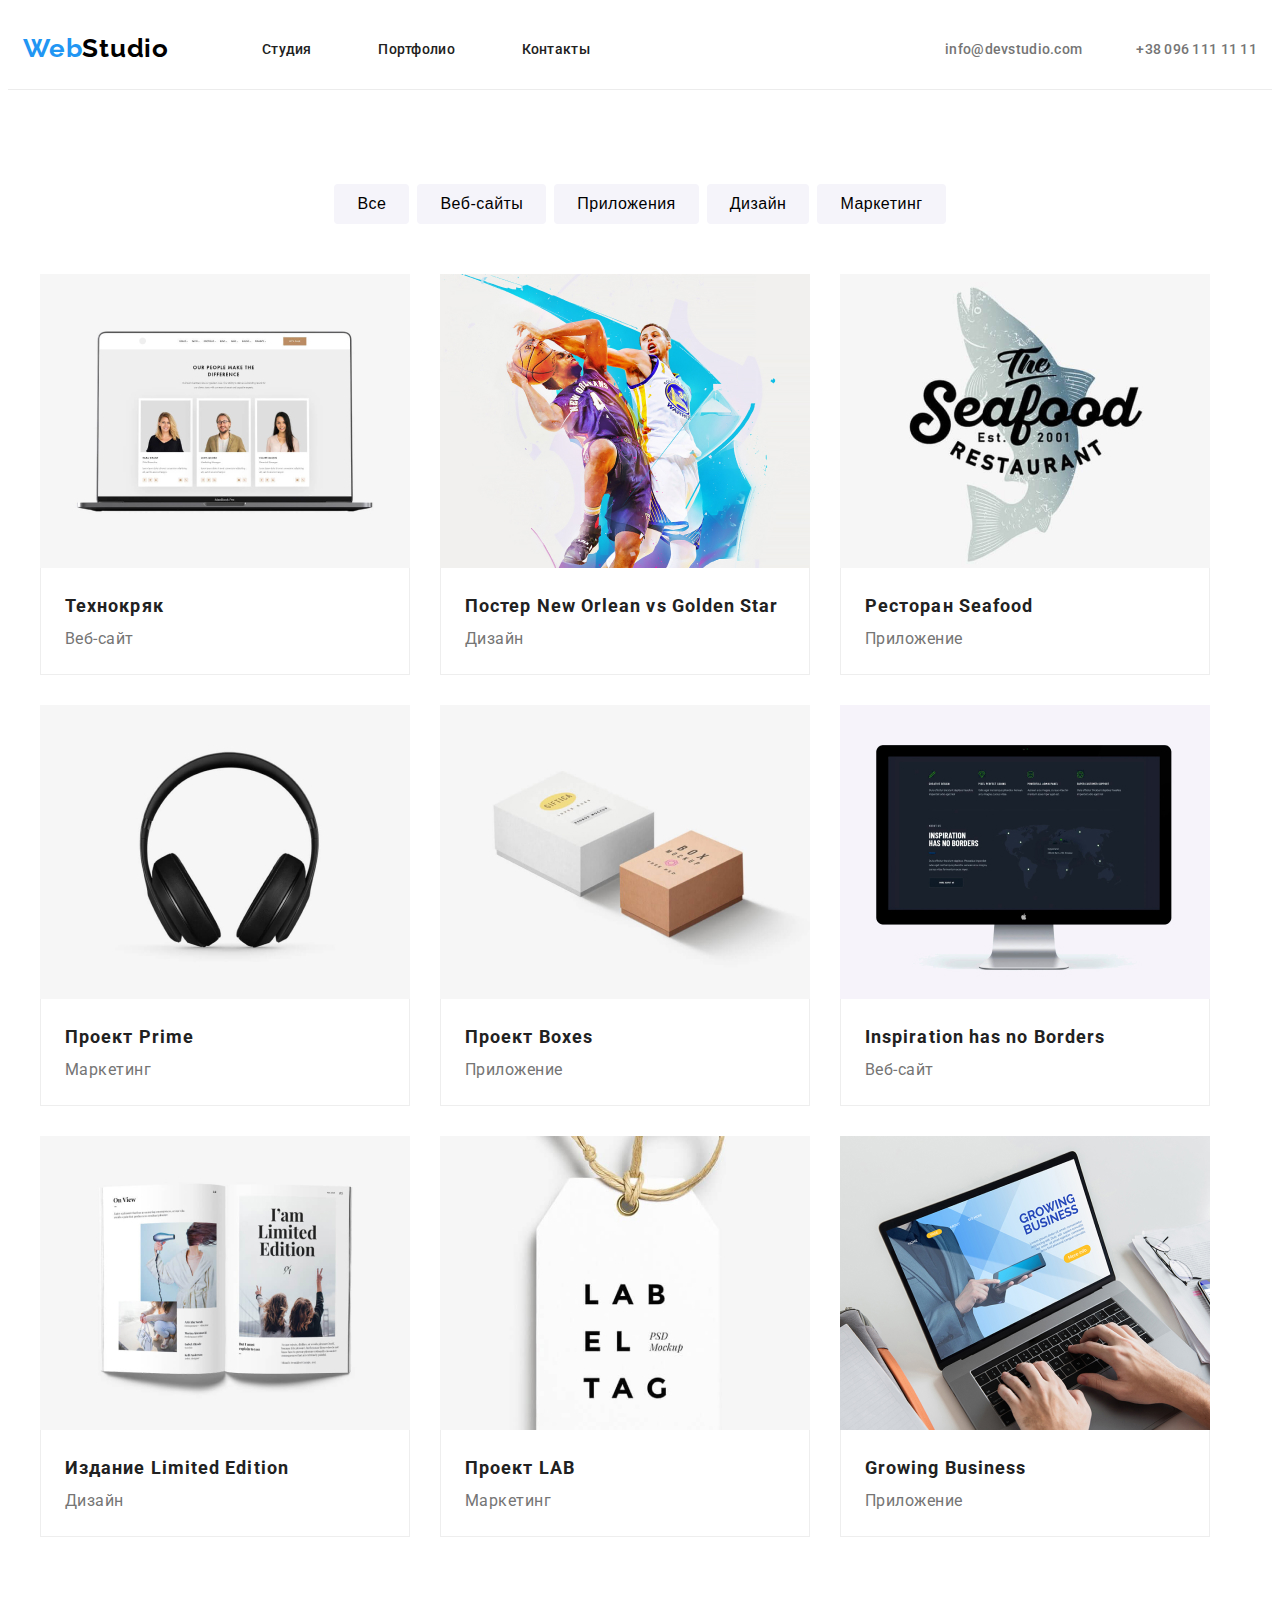
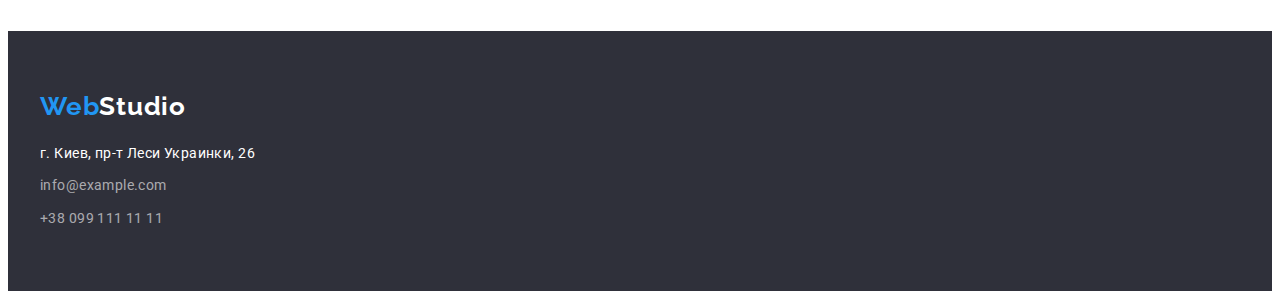
==== portfolio.html @ 7c11a61d "new" ====
<!DOCTYPE html>
<html lang="en">
<head>
    <meta charset="UTF-8">
    <meta http-equiv="X-UA-Compatible" content="IE=edge">
    <meta name="viewport" content="width=device-width, initial-scale=1.0">
    <title>portfolio</title>
    <link rel="preconnect" href="https://fonts.gstatic.com">
    <link href="https://fonts.googleapis.com/css2?family=Raleway:wght@700&family=Roboto:wght@400;500;700;900&display=swap"
        rel="stylesheet">
    <link rel="stylesheet" href="https://cdnjs.cloudflare.com/ajax/libs/modern-normalize/1.0.0/modern-normalize.min.css"
        integrity="sha512-ISS7cAi1PEhQ8jnbJpJZMd29NlhNj4AWYyLOSp2CE/CsHxTCu+r+t0D2yoJudVrd0/8fTVPUVDzY5Tvli75u/g=="
        crossorigin="anonymous" />
        <link rel="stylesheet" href="./css/styles.css">
</head>
<body>
    <header class="header container">
        <nav class="navigaton">
            <a class="logo link" href="">Web<span class="logo-color">Studio</span></a>
            <ul class="navigation-list list">
                <li class="navigation-item"><a class="navigation-link link " href="./index.html"> Студия</a></li>
                <li class="navigation-item"><a class="navigation-link link" href="./portfolio.html"> Портфолио</a></li>
                <li class="navigation-item"><a class="navigation-link link " href=""> Контакты</a></li>
            </ul>
        </nav>
        <div class="info">
        <a class="mail-link link" href="mailto:info@devstudio.com">info@devstudio.com</a>
        <a class="tel-link link" href="tel:+380961111111"> +38 096 111 11 11</a>
        </div>
    </header>
    <main>
<!--FILTERS BUTTON-->
<section class="btn-portfolio container ">
    <button class="button-nav" type="button">Все</button>
    <button class="button-nav" type="button"> Веб-сайты</button>
    <button class="button-nav" type="button">Приложения </button>
    <button class="button-nav" type="button">Дизайн </button>
    <button class="button-nav" type="button"> Маркетинг</button>
</section>
<!--PORTFOLIO CARD-->
<section class="portfolio container">
    <ul class="portfolio-list list" >
        <li class="portfolio-list-link">
            <a  class="portfolio-shadow link" href=""><img src="./img/portfolio/img.jpg" alt="фото_1" width="370" height="294">
            <div class="content">
            <h3 class="portfolio-work"> Технокряк </h3>
            <p class="portfolio-discription">Веб-сайт</p>
            </div>
        </a>
        </li>
        <li class="portfolio-list-link">
        <a   class="portfolio-shadow link" href=""><img src="./img/portfolio/img-1.jpg" alt="фото_2" width="370" height="294">
              <div class="content">                              
            
            <h3 class="portfolio-work"> Постер New Orlean vs Golden Star</h3>
             <p class="portfolio-discription">Дизайн</p>
            </div>
        </a>
        </li>
     <li class="portfolio-list-link">
        <a   class="portfolio-shadow link" href="">
            <img src="./img/portfolio/img-2.jpg" alt="фото_3" width="370" height="294">                                            
            <div class="content">
            <h3 class="portfolio-work">
                Ресторан Seafood
            </h3>
            <p class="portfolio-discription">Приложение</p>
            </div>
        </a>
        </li>
        <li class="portfolio-list-link">
            <a   class="portfolio-shadow link" href="">
            <img src="./img/portfolio/img-3.jpg" alt="фото_4" width="370" height="294">               
            <div class="content">
            <h3 class="portfolio-work">Проект Prime</h3>
            <p class="portfolio-discription"> Маркетинг</p>
            </div>
        </a>
        </li>
      <li class="portfolio-list-link">
            <a  class="portfolio-shadow link" href="">
            <img src="./img/portfolio/img-4.jpg" alt="фото_5" width="370" height="294">               
            <div class="content">
            <h3 class="portfolio-work">Проект Boxes </h3>
            <p class="portfolio-discription"> Приложение</p>
            </div>
            </a>
        </li>
        <li class="portfolio-list-link">
            <a   class="portfolio-shadow link" href="">
            <img src="./img/portfolio/img-5.jpg" alt="фото_6" width="370" height="294">               
            <div class="content">
            <h3 class="portfolio-work"> Inspiration has no Borders</h3>
            <p class="portfolio-discription">Веб-сайт</p>
            </div>
            </a>
        </li>
        <li class="portfolio-list-link">
            <a  class="portfolio-shadow link" href="">
            <img src="./img/portfolio/img-6.jpg" alt="фото_7" width="370" height="294">               
            <div class="content">
            <h3 class="portfolio-work">Издание Limited Edition</h3>
            <p class="portfolio-discription">Дизайн</p>
            </div>
            </a>
        </li>
        <li class="portfolio-list-link">
            <a  class="portfolio-shadow link" href="">
            <img src="./img/portfolio/img-7.jpg" alt="фото_8" width="370" height="294">                
            <div class="content">
            <h3 class="portfolio-work"> Проект LAB</h3>
            <p class="portfolio-discription">Маркетинг</p>
            </div>
            </a>
        </li> 
        <li class="portfolio-list-link ">
            <a  class="portfolio-shadow link" href="">
            <img src="./img/portfolio/img-8.jpg" alt="фото_9" width="370" height="294">               
            <div class="content">
            <h3 class="portfolio-work">Growing Business</h3>
            <p class="portfolio-discription">Приложение</p>
            </div>
            </a>
        </li>
    </ul>
</section>
    </main>
    <footer class="footer">
        <address class="address container">
            <ul class="address-list list">
                <li class="address-link-logo"><a class="logo link" href="">Web<span class="logo-color-footer">Studio</span></a>
                </li>
                <li class="address-link"><a class="address-link-addres link" href="https://goo.gl/maps/jg3BWwxgDUkrgahEA"
                        target="blank" rel="noopener noreferrel">г. Киев, пр-т Леси
                        Украинки, 26</a></li>
                <li class="address-link"><a class=" mail-footer link" href="mailto:info@example.com">info@example.com</a>
                </li>
                <li class="address-link"><a class="tel-footer link" href="tel:+380991111111">+38 099 111 11 11</a></li>
            </ul>
        </address>
    </footer>
</body>
</html>
---- css/styles.css ----
h1,
h2,
h3,
h4,
h5,
h6 {
  margin: 0;
}

ul,
ol {
  margin: 0;
  padding: 0;
}

p {
  margin: 0;
}
img {
  display: block;
}

:root {
  --main-font: "Roboto", sans-serif;
  --second-font: "Raleway", sans-serif;
  --accent-color: #2196f3;
  --accent-second-color: #757575;
}
body {
  font-family: var(--main-font);
}
.link {
  text-decoration: none;
}
.list {
  list-style: none;
}
.address {
  font-style: normal;
}

/*---------------------------COMPONENTS--------------------------------------------*/

.title {
  font-weight: bold;
  font-size: 36px;
  line-height: 42px;
  text-align: center;
  letter-spacing: 0.03em;
  color: #212121;
}
.logo {
  font-family: Raleway;
  font-style: normal;
  font-weight: bold;
  font-size: 26px;
  line-height: 1.19;
  letter-spacing: 0.03em;
  color: var(--accent-color);
}
.container {
  width: 1200px;
  margin: 0 auto;
  padding-left: 15px;
  padding-right: 15px;
}
/*---------------------------END COMPONENTS--------------------------------------------*/

/*---------------------------HEADER--------------------------------------------*/
.header {
  display: flex;
  align-items: center;
  padding-top: 25px;
  padding-bottom: 25px;
  border-bottom: 1px solid #ececec;
  box-sizing: border-box;
  width: 100%;
}
.navigaton {
  display: flex;
}
.navigation-list {
  display: flex;
  align-items: center;
  margin-left: 93px;
}
.logo-color {
  color: black;
}
.navigation-link {
  font-weight: 500;
  font-size: 14px;
  line-height: 1.14;
  letter-spacing: 0.02em;
  color: #212121;
}
.navigation-item {
  margin-right: 50pt;
}
.navigation-item:last-child {
  margin-right: 0px;
}
.navigation-link:hover,
.navigation-link:focus {
  color: var(--accent-color);
}
.mail-link {
  margin-right: 50px;
}
.mail-link,
.tel-link {
  font-weight: 500;
  font-size: 14px;
  line-height: 1.14;
  letter-spacing: 0.02em;
  color: var(--accent-second-color);
}
.mail-link:hover,
.mail-link:focus {
  color: var(--accent-color);
}
.tel-link:hover,
.tel-link:focus {
  color: var(--accent-color);
}
/*---------------------------END HEADER--------------------------------------------*/

/*-------------------------------------HERO----------------------------------------------*/
.hero {
  background-color: #2f303a;
  background-image: linear-gradient(
      rgba(47, 48, 58, 0.4),
      rgba(47, 48, 58, 0.4)
    ),
    url(../img/background/Img.jpg);
  padding-top: 200px;
  padding-bottom: 200px;
  background-repeat: no-repeat;
  background-size: cover;
  max-width: 1600px;
}

.modal-btn {
  display: block;
  margin: 0 auto;
  cursor: pointer;
  font-weight: bold;
  font-size: 16px;
  line-height: 30px;
  text-align: center;
  letter-spacing: 0.06em;
  color: #ffffff;
  box-shadow: 0px 4px 4px rgba(0, 0, 0, 0.15);
  border-radius: 4px;
  background-color: var(--accent-color);
  border-color: var(--accent-color);
  text-align: center;
  min-width: 200px;
  height: 50px;
  margin-top: 30px;
}
.modal-btn:hover,
.modal-btn:focus {
  background-color: #188ce8;
  box-shadow: 0px 4px 4px rgba(0, 0, 0, 0.15);
}
.hero-title {
  font-weight: 900;
  font-size: 44px;
  line-height: 60px;
  text-align: center;
  letter-spacing: 0.06em;
  text-transform: uppercase;
  color: #ffffff;
  align-items: center;
}
/*---------------------------END HERO--------------------------------------------*/

/*---------------------------DISCRIPTION--------------------------------------------*/
.photo-before-list {
  display: flex;
}
.photo-before-list-icon {
  display: flex;
  align-items: center;
  justify-content: center;
  width: 270px;
  height: 120px;
  background-color: #f5f4fa;
  border-radius: 4px;
}
.photo-before-list-item {
  width: 30px;
  height: 30px;
  background-color: brown;
}
.discription {
  padding-top: 94px;
  padding-bottom: 94px;
}
.discription-link {
  display: flex;
}
.discription-option {
  font-weight: bold;
  font-size: 14px;
  line-height: 16px;
  letter-spacing: 0.03em;
  text-transform: uppercase;
  color: #212121;
  margin-bottom: 10px;
}
.discr-li:not(:last-child) {
  margin-right: 30px;
}
.our-idea {
  font-weight: normal;
  font-size: 14px;
  line-height: 24px;
  letter-spacing: 0.03em;
  color: var(--accent-second-color);
}

/*---------------------------END DISCRIPTION--------------------------------------------*/

/*----------------------------------ABOUT------------------------------------------------*/
.about {
  padding-bottom: 94px;
}
.about-img {
  display: flex;
}
.about-img-item:not(:last-child) {
  margin-right: 30px;
}
.about-title {
  margin-bottom: 50px;
}
/*----------------------------------ABOUT END------------------------------------------------*/

/*-----------------------------OUR PROFESSIONAL-------------------------------------------*/
.our-professional {
  padding-top: 94px;
  padding-bottom: 94px;
  background: #f5f4fa;
  width: 100%;
}
.shadow-card {
  /* border-radius: 0px 0px 4px 4px;*/
  display: block;
  border-radius: 0px 0px 4px 4px;
}
.shadow-card:hover,
.shadow-card:focus {
  outline: none;
  box-shadow: 0px 1px 3px rgba(0, 0, 0, 0.12), 0px 1px 1px rgba(0, 0, 0, 0.14),
    0px 2px 1px rgba(0, 0, 0, 0.2);
}
.our-professional-list-item:not(:last-child) {
  margin-right: 30px;
}
.our-professional-list-item-card {
  display: flex;
}
.prof-first-name {
  font-weight: 500;
  font-size: 16px;
  line-height: 19px;
  letter-spacing: 0.03em;
  color: #212121;
  margin-bottom: 10px;
}
.prof-last-name {
  font-weight: normal;
  font-size: 16px;
  line-height: 19px;
  letter-spacing: 0.03em;
  color: var(--accent-second-color);
}
.prof-title {
  text-align: center;
  padding-top: 30px;
  padding-bottom: 30px;
}
/*-----------------------------OUR PROFESSIONAL   END-------------------------------------------*/

/*-----------------------------FOOTER-------------------------------------------*/
.footer {
  background-color: #2f303a;
  display: block;
  padding-top: 60px;
  padding-bottom: 60px;
}

.address-link-addres {
  font-weight: normal;
  font-size: 14px;
  line-height: 1.71;
  letter-spacing: 0.03em;
  color: #ffffff;
}
.mail-footer,
.tel-footer {
  font-weight: normal;
  font-size: 14px;
  line-height: 1.71;
  letter-spacing: 0.03em;
  color: rgba(255, 255, 255, 0.6);
}
.logo-color-footer {
  color: white;
}
.address-link-logo {
  margin-bottom: 20px;
}
.address-link {
  margin-bottom: 9px;
}
.address-link:last-child {
  margin-bottom: 0px;
}
/*-----------------------------FOOTER  END-------------------------------------------*/

/*-----------------------------PORTFOLIO-------------------------------------------*/

.btn-portfolio {
  display: flex;
  justify-content: center;
  padding-top: 94px;
  padding-bottom: 50px;
}
.info {
  margin-left: auto;
}
.button-nav {
  margin-right: 8px;
  font-weight: 500;
  font-size: 16px;
  line-height: 1.62;
  text-align: center;
  letter-spacing: 0.03em;
  border: 1px solid transparent;
  background-color: #f5f4fa;
  border-radius: 4px;
  box-sizing: border-box;
  padding: 6px 22px;
}
.button-nav:last-child {
  margin-right: 0px;
}
.button-nav:hover,
.button-nav:focus {
  background-color: var(--accent-color);
  color: white;
  cursor: pointer;
}
/*---------------------------------------------PORTFOLIO CARD--------------------------*/
.portfolio-work {
  font-weight: bold;
  font-size: 18px;
  line-height: 2;
  letter-spacing: 0.06em;
  color: #212121;
}
.portfolio-discription {
  font-weight: normal;
  font-size: 16px;
  line-height: 1.87;
  letter-spacing: 0.03em;
  color: var(--accent-second-color);
}
.portfolio-shadow {
  outline: none;
  display: block;
}
.content {
  display: block;
  padding: 20px 24px;
  border-bottom: 1px solid #eeeeee;
  border-left: 1px solid #eeeeee;
  border-right: 1px solid #eeeeee;
}
.portfolio-list-link {
  /*width: calc((100%-60px) / 3);*/
  width: 370px;
  margin-right: 30px;
  margin-bottom: 30px;
}
.portfolio-list-link:nth-last-child(-n + 3) {
  margin-bottom: 0px;
}
.portfolio-list-link:nth-child(3n) {
  margin-right: 0px;
}

.portfolio-list {
  display: flex;
  flex-wrap: wrap;
  padding-bottom: 94px;
}

/*-----------------------------PORTFOLIO  END-------------------------------------------*/
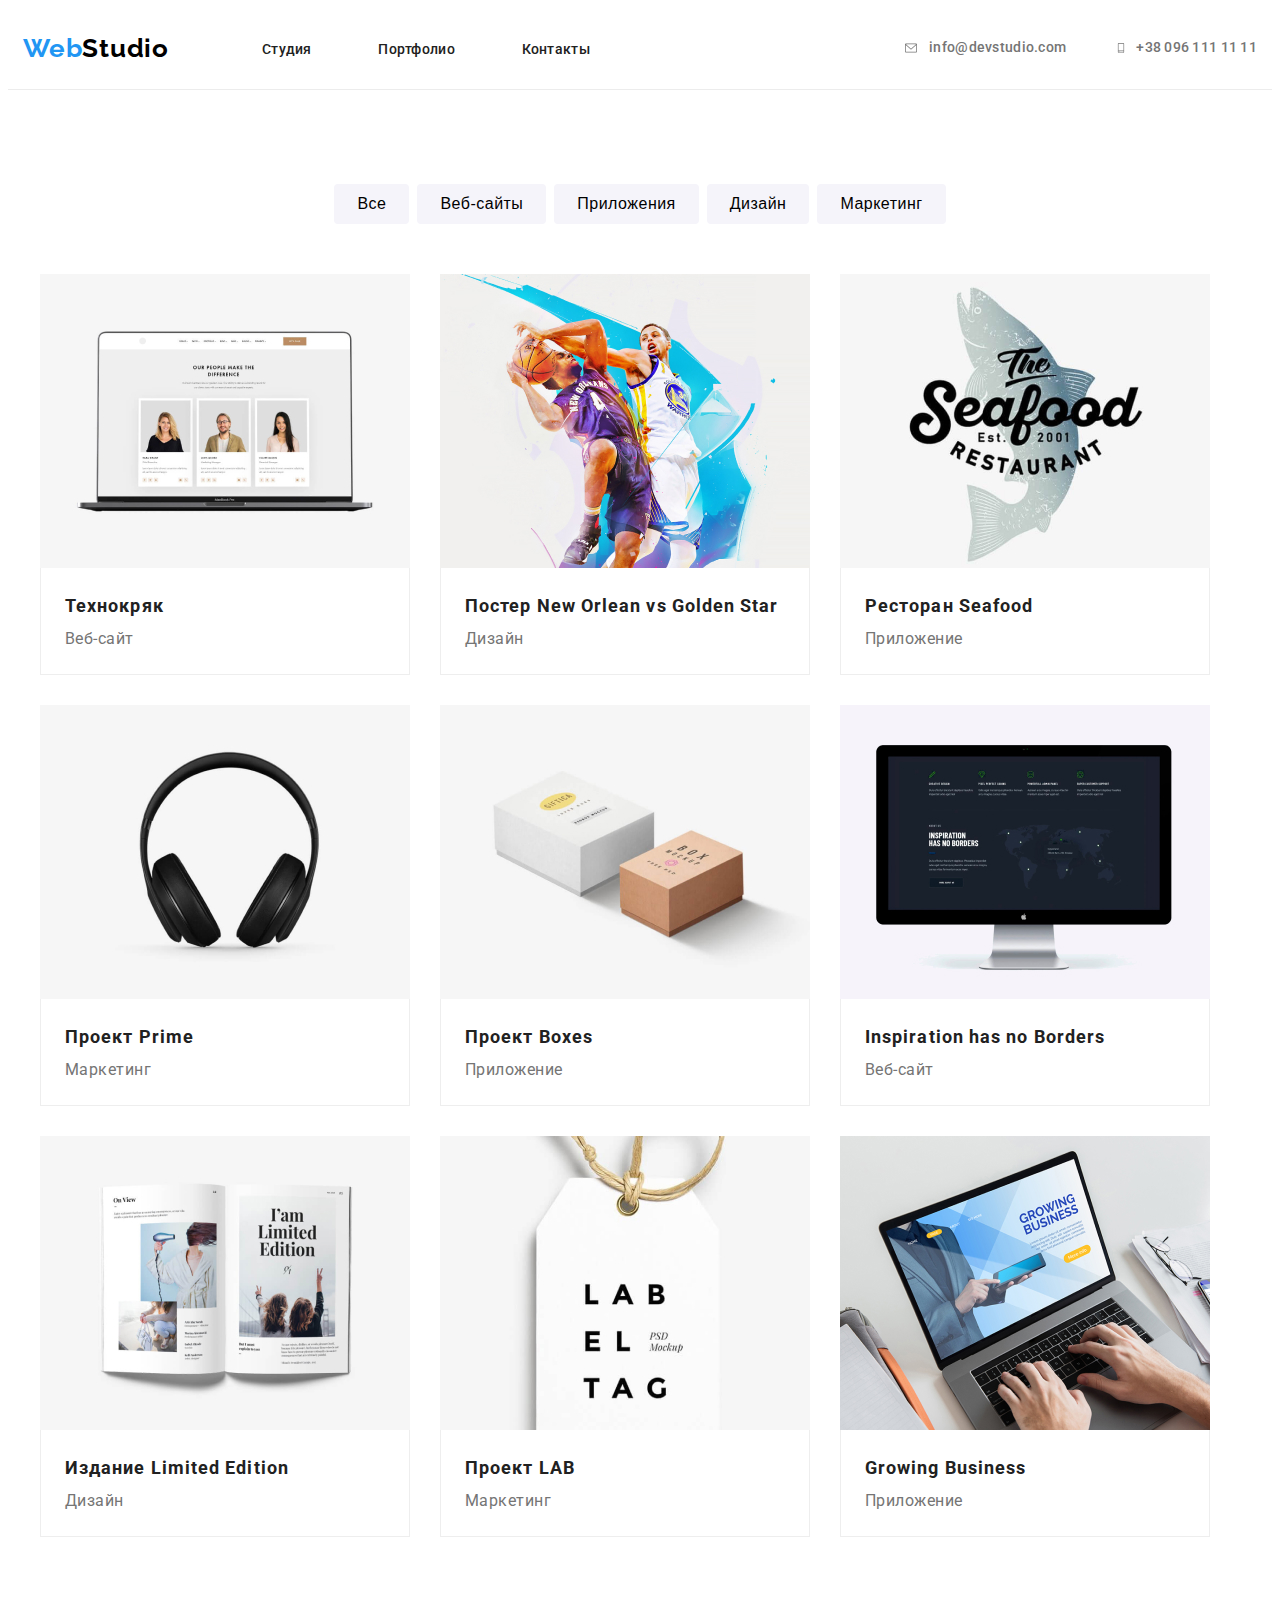
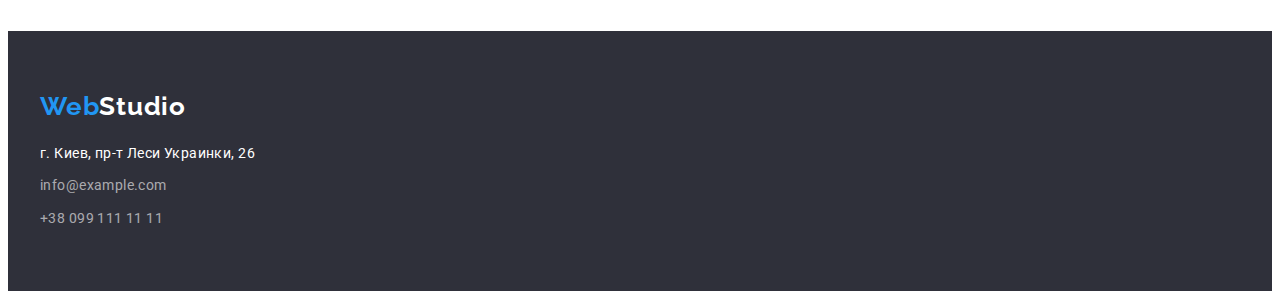
==== commit 5f8830df: "new" ====
--- a/portfolio.html
+++ b/portfolio.html
@@ -14,20 +14,26 @@
         <link rel="stylesheet" href="./css/styles.css">
 </head>
 <body>
-    <header class="header container">
-        <nav class="navigaton">
-            <a class="logo link" href="">Web<span class="logo-color">Studio</span></a>
-            <ul class="navigation-list list">
-                <li class="navigation-item"><a class="navigation-link link " href="./index.html"> Студия</a></li>
-                <li class="navigation-item"><a class="navigation-link link" href="./portfolio.html"> Портфолио</a></li>
-                <li class="navigation-item"><a class="navigation-link link " href=""> Контакты</a></li>
-            </ul>
-        </nav>
-        <div class="info">
-        <a class="mail-link link" href="mailto:info@devstudio.com">info@devstudio.com</a>
-        <a class="tel-link link" href="tel:+380961111111"> +38 096 111 11 11</a>
-        </div>
-    </header>
+<header class="header container">
+    <nav class="navigaton">
+        <a class="logo link" href="">Web<span class="logo-color">Studio</span></a>
+        <ul class="navigation-list list">
+            <li class="navigation-item"><a class="navigation-link link " href="./index.html"> Студия</a></li>
+            <li class="navigation-item"><a class="navigation-link link" href="./portfolio.html"> Портфолио</a></li>
+            <li class="navigation-item"><a class="navigation-link link " href=""> Контакты</a></li>
+        </ul>
+    </nav>
+    <div class="info">
+        <a class="mail-link link" href="mailto:info@devstudio.com"><svg class="mail-img" width="16" height="12">
+                <use href="./img/sprite.svg#icon-envelope"></use>
+            </svg>
+            info@devstudio.com</a>
+        <a class="tel-link link" href="tel:+380961111111"><svg class="tel-img" width="10" height="16">
+                <use href="./img/sprite.svg#icon-smartphone"></use>
+            </svg> +38 096 111 11 11</a>
+    </div>
+
+</header>
     <main>
 <!--FILTERS BUTTON-->
 <section class="btn-portfolio container ">
--- a/css/styles.css
+++ b/css/styles.css
@@ -57,12 +57,18 @@
   line-height: 1.19;
   letter-spacing: 0.03em;
   color: var(--accent-color);
+  outline: none;
 }
 .container {
   width: 1200px;
   margin: 0 auto;
   padding-left: 15px;
   padding-right: 15px;
+}
+.social-list-icon {
+  width: 20px;
+  height: 20px;
+  fill: #afb1b8;
 }
 /*---------------------------END COMPONENTS--------------------------------------------*/
 
@@ -93,6 +99,7 @@
   line-height: 1.14;
   letter-spacing: 0.02em;
   color: #212121;
+  outline: none;
 }
 .navigation-item {
   margin-right: 50pt;
@@ -114,15 +121,41 @@
   line-height: 1.14;
   letter-spacing: 0.02em;
   color: var(--accent-second-color);
+  display: flex;
+  align-items: center;
+}
+.info {
+  margin-left: auto;
+  display: flex;
+  align-items: center;
+}
+.mail-img {
+  margin-right: 10px;
+  fill: var(--accent-second-color);
+}
+.mail-link:hover .mail-img,
+.mail-link:focus .mail-img {
+  fill: var(--accent-color);
 }
 .mail-link:hover,
 .mail-link:focus {
   color: var(--accent-color);
+  outline: none;
+}
+.tel-img {
+  margin-right: 10px;
+  fill: var(--accent-second-color);
+}
+.tel-link:hover .tel-img,
+.tel-link:focus .tel-img {
+  fill: var(--accent-color);
 }
 .tel-link:hover,
 .tel-link:focus {
   color: var(--accent-color);
-}
+  outline: none;
+}
+
 /*---------------------------END HEADER--------------------------------------------*/
 
 /*-------------------------------------HERO----------------------------------------------*/
@@ -158,6 +191,7 @@
   min-width: 200px;
   height: 50px;
   margin-top: 30px;
+  outline: none;
 }
 .modal-btn:hover,
 .modal-btn:focus {
@@ -179,6 +213,7 @@
 /*---------------------------DISCRIPTION--------------------------------------------*/
 .photo-before-list {
   display: flex;
+  padding-top: 94px;
 }
 .photo-before-list-icon {
   display: flex;
@@ -189,13 +224,17 @@
   background-color: #f5f4fa;
   border-radius: 4px;
 }
+.photo-before-list-icon:not(:last-child) {
+  margin-right: 30px;
+}
 .photo-before-list-item {
-  width: 30px;
-  height: 30px;
-  background-color: brown;
-}
+  width: 66px;
+  height: 70px;
+  flex-shrink: 0;
+}
+
 .discription {
-  padding-top: 94px;
+  padding-top: 30px;
   padding-bottom: 94px;
 }
 .discription-link {
@@ -245,22 +284,21 @@
   background: #f5f4fa;
   width: 100%;
 }
-.shadow-card {
-  /* border-radius: 0px 0px 4px 4px;*/
-  display: block;
-  border-radius: 0px 0px 4px 4px;
-}
-.shadow-card:hover,
-.shadow-card:focus {
+
+.our-professional-list-item:hover,
+.our-professional-list-item:focus {
   outline: none;
   box-shadow: 0px 1px 3px rgba(0, 0, 0, 0.12), 0px 1px 1px rgba(0, 0, 0, 0.14),
     0px 2px 1px rgba(0, 0, 0, 0.2);
-}
+  cursor: pointer;
+}
+
 .our-professional-list-item:not(:last-child) {
   margin-right: 30px;
 }
 .our-professional-list-item-card {
   display: flex;
+  outline: none;
 }
 .prof-first-name {
   font-weight: 500;
@@ -282,7 +320,76 @@
   padding-top: 30px;
   padding-bottom: 30px;
 }
+.social-list {
+  margin-top: 16px;
+  display: flex;
+  padding-left: 30px;
+  padding-right: 30px;
+  align-items: center;
+}
+.social-list-link {
+  width: 44px;
+  height: 44px;
+  display: flex;
+  border-radius: 50%;
+  justify-content: center;
+  align-items: center;
+  outline: none;
+}
+.social-list-item:not(:last-child) {
+  margin-right: 10px;
+}
+
+.social-list-link:hover .social-list-icon,
+.social-list-link:focus .social-list-icon {
+  fill: white;
+}
+.social-list-link:hover,
+.social-list-link:focus {
+  background-color: var(--accent-color);
+}
+
 /*-----------------------------OUR PROFESSIONAL   END-------------------------------------------*/
+
+/*-----------------------------OUR CLIENT-------------------------------------------*/
+.client {
+  padding-top: 94px;
+  padding-bottom: 94px;
+}
+.our-client {
+  display: flex;
+  align-items: center;
+}
+.client-list-link {
+  width: 170px;
+  height: 90px;
+  display: flex;
+  border: 1px solid #afb1b8;
+  border-radius: 4px;
+  align-items: center;
+  justify-content: center;
+}
+.client-list {
+  display: flex;
+  align-items: center;
+}
+.client-list:not(:last-child) {
+  margin-right: 30px;
+}
+.client-icon {
+  fill: #afb1b8;
+}
+.client-list-link:hover .client-icon,
+.client-list-link:focus .client-icon {
+  fill: var(--accent-color);
+}
+.client-list-link:hover,
+.client-list-link:focus {
+  border-color: var(--accent-color);
+  outline: none;
+}
+
+/*-----------------------------OUR- CLIENT-END-------------------------------------------*/
 
 /*-----------------------------FOOTER-------------------------------------------*/
 .footer {
@@ -329,9 +436,7 @@
   padding-top: 94px;
   padding-bottom: 50px;
 }
-.info {
-  margin-left: auto;
-}
+
 .button-nav {
   margin-right: 8px;
   font-weight: 500;
@@ -344,6 +449,7 @@
   border-radius: 4px;
   box-sizing: border-box;
   padding: 6px 22px;
+  outline: none;
 }
 .button-nav:last-child {
   margin-right: 0px;
@@ -373,6 +479,11 @@
   outline: none;
   display: block;
 }
+.portfolio-shadow:hover,
+.portfolio-shadow:focus {
+  box-shadow: 0px 1px 1px rgba(0, 0, 0, 0.12), 0px 4px 4px rgba(0, 0, 0, 0.06),
+    1px 4px 6px rgba(0, 0, 0, 0.16);
+}
 .content {
   display: block;
   padding: 20px 24px;
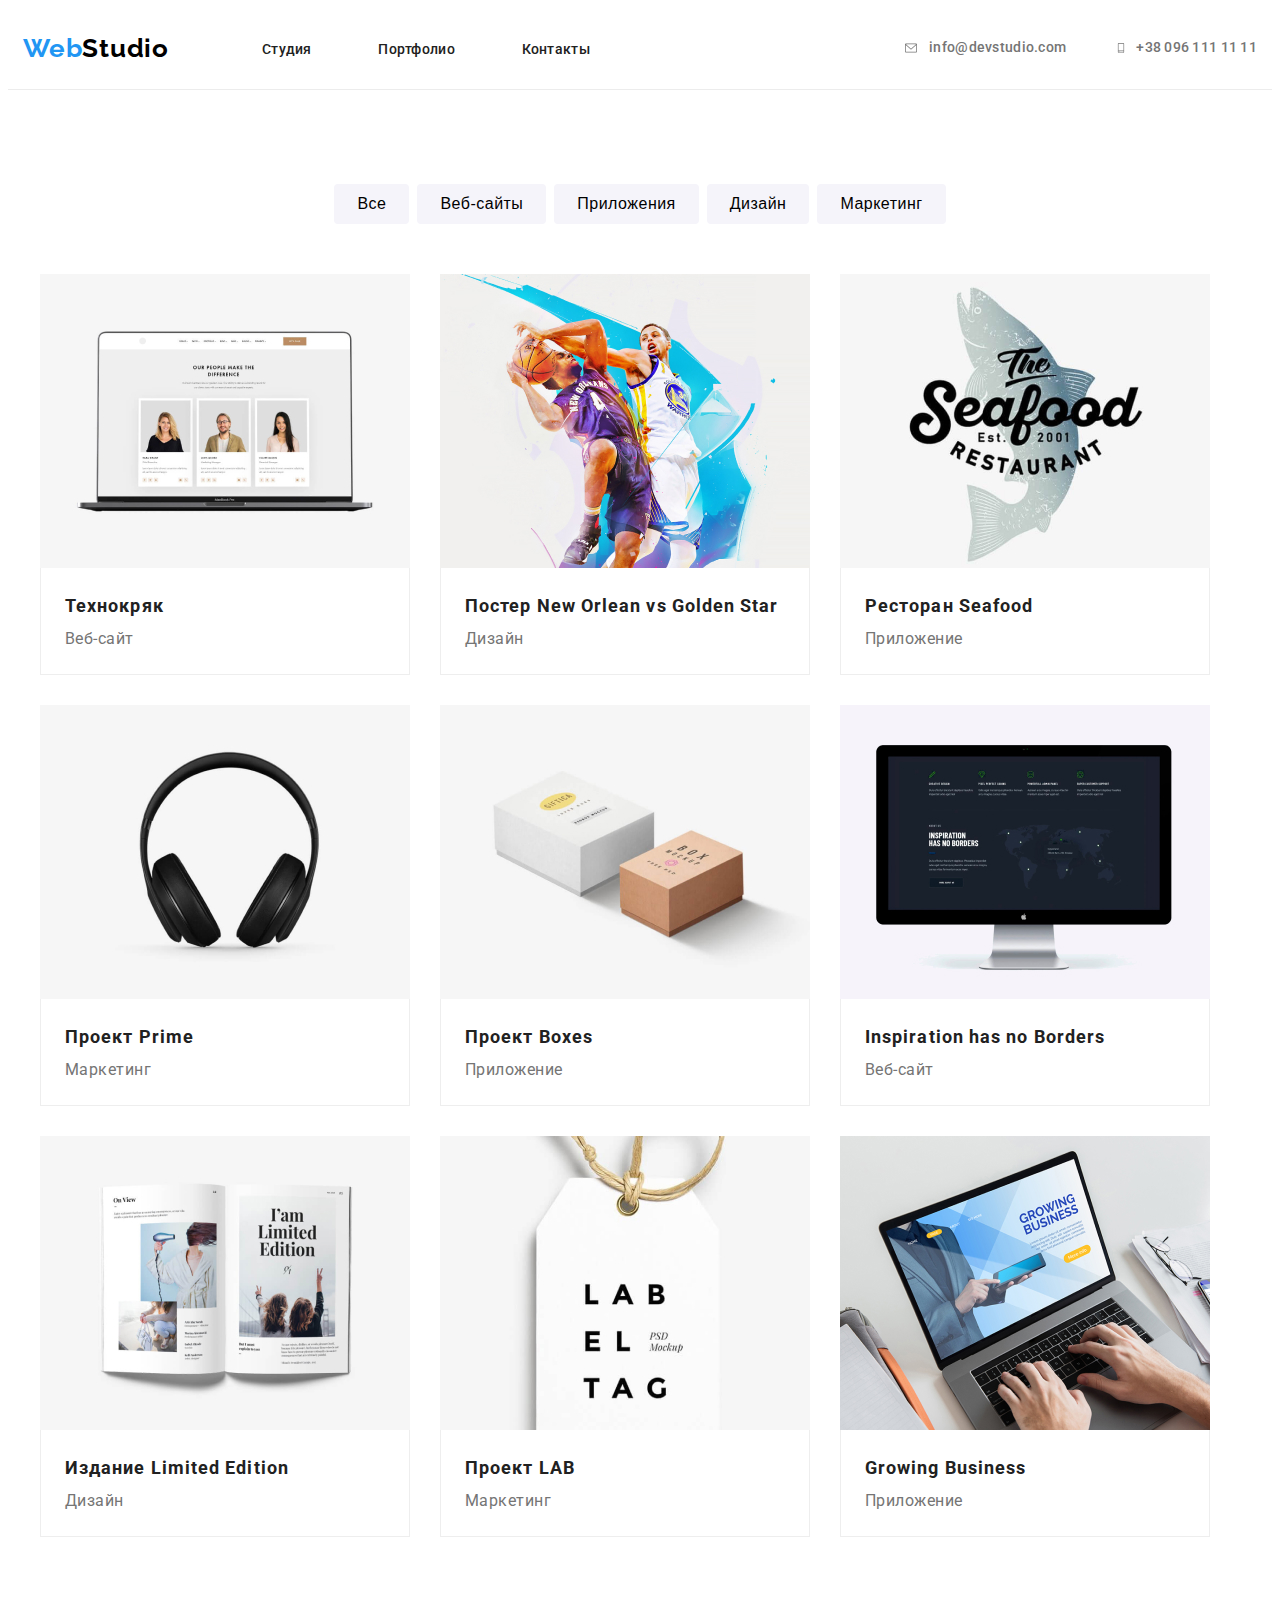
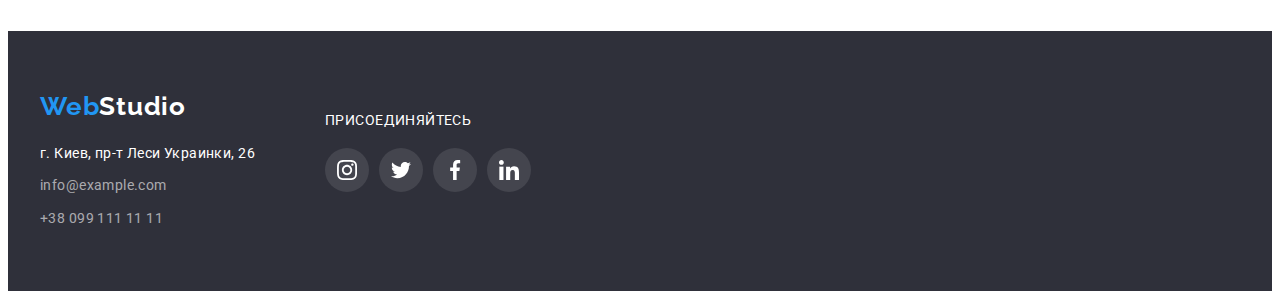
==== commit ca5b80bb: "new" ====
--- a/portfolio.html
+++ b/portfolio.html
@@ -134,8 +134,8 @@
     <footer class="footer">
         <address class="address container">
             <ul class="address-list list">
-                <li class="address-link-logo"><a class="logo link" href="">Web<span class="logo-color-footer">Studio</span></a>
-                </li>
+                <li class="address-link-footer"><a class="logo link" href="">Web<span
+                            class="logo-color-footer">Studio</span></a></li>
                 <li class="address-link"><a class="address-link-addres link" href="https://goo.gl/maps/jg3BWwxgDUkrgahEA"
                         target="blank" rel="noopener noreferrel">г. Киев, пр-т Леси
                         Украинки, 26</a></li>
@@ -143,6 +143,33 @@
                 </li>
                 <li class="address-link"><a class="tel-footer link" href="tel:+380991111111">+38 099 111 11 11</a></li>
             </ul>
+    
+            <div class="footer-link">
+                <p class="footer-title">присоединяйтесь</p>
+                <ul class="social-list-footer list">
+                    <li class="social-list-item">
+                        <a href="" class="social-list-link-footer"><svg class="social-list-icon-footer">
+                                <use href="./img/sprite.svg#instagram"></use>
+                            </svg></a>
+                    </li>
+                    <li class="social-list-item">
+                        <a href="" class="social-list-link-footer"><svg class="social-list-icon-footer">
+                                <use href="./img/sprite.svg#twitter"></use>
+                            </svg>
+                        </a>
+                    </li>
+                    <li class="social-list-item">
+                        <a href="" class="social-list-link-footer"><svg class="social-list-icon-footer">
+                                <use href="./img/sprite.svg#facebook"></use>
+                            </svg></a>
+                    </li>
+                    <li class="social-list-item">
+                        <a href="" class="social-list-link-footer"><svg class="social-list-icon-footer">
+                                <use href="./img/sprite.svg#linkedin"></use>
+                            </svg></a>
+                    </li>
+                </ul>
+            </div>
         </address>
     </footer>
 </body>
--- a/css/styles.css
+++ b/css/styles.css
@@ -69,6 +69,11 @@
   width: 20px;
   height: 20px;
   fill: #afb1b8;
+}
+.social-list-icon-footer {
+  width: 20px;
+  height: 20px;
+  fill: white;
 }
 /*---------------------------END COMPONENTS--------------------------------------------*/
 
@@ -394,11 +399,18 @@
 /*-----------------------------FOOTER-------------------------------------------*/
 .footer {
   background-color: #2f303a;
+  display: flex;
+  align-items: center;
+}
+.address-list {
   display: block;
   padding-top: 60px;
   padding-bottom: 60px;
 }
-
+.address {
+  display: flex;
+  align-items: center;
+}
 .address-link-addres {
   font-weight: normal;
   font-size: 14px;
@@ -425,6 +437,42 @@
 }
 .address-link:last-child {
   margin-bottom: 0px;
+}
+.footer-title {
+  font-size: 14px;
+  line-height: 16px;
+  letter-spacing: 0.03em;
+  text-transform: uppercase;
+  color: #ffffff;
+  margin-bottom: 20px;
+  display: inline-block;
+}
+.footer-link {
+  display: block;
+  align-items: center;
+  margin-left: 70px;
+  margin-bottom: 20px;
+}
+.social-list-footer {
+  display: flex;
+  align-items: center;
+}
+.address-link-footer {
+  margin-bottom: 20px;
+}
+.social-list-link-footer {
+  width: 44px;
+  height: 44px;
+  display: flex;
+  border-radius: 50%;
+  justify-content: center;
+  align-items: center;
+  outline: none;
+  background-color: rgba(255, 255, 255, 0.1);
+}
+.social-list-link-footer:hover,
+.social-list-link-footer:focus {
+  background-color: var(--accent-color);
 }
 /*-----------------------------FOOTER  END-------------------------------------------*/
 
